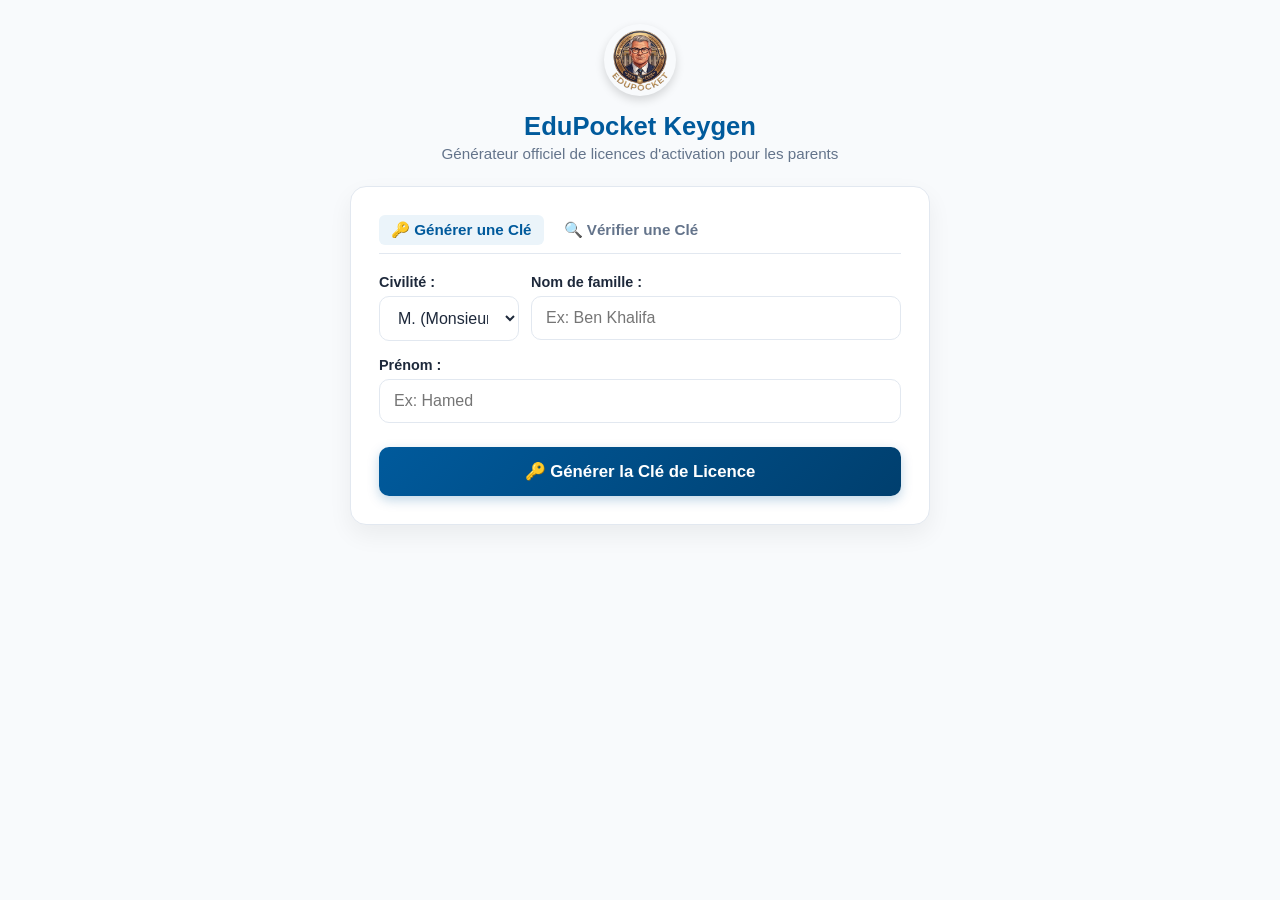
==== keygen.html @ c7730311 "Ajout logique cle de licence parent avec keygen, double code eleve, et code professeur combine avec " ====
<!DOCTYPE html>
<html lang="fr">
<head>
    <meta charset="UTF-8">
    <meta name="viewport" content="width=device-width, initial-scale=1.0">
    <title>EduPocket - Générateur de Clé de Licence (Keygen)</title>
    <link rel="icon" type="image/png" href="logo.png">
    <style>
        :root {
            --primary: #005A9C;
            --primary-dark: #003F6E;
            --accent-gold: #D97706;
            --bg: #F8FAFC;
            --card-bg: #FFFFFF;
            --text: #1E293B;
            --text-muted: #64748B;
            --border: #E2E8F0;
            --success: #10B981;
        }

        * {
            box-sizing: border-box;
            margin: 0;
            padding: 0;
            font-family: -apple-system, BlinkMacSystemFont, 'Segoe UI', Roboto, Helvetica, Arial, sans-serif;
        }

        body {
            background: var(--bg);
            color: var(--text);
            min-height: 100vh;
            display: flex;
            flex-direction: column;
            align-items: center;
            padding: 24px 16px;
        }

        .header {
            text-align: center;
            margin-bottom: 24px;
        }

        .header img {
            width: 72px;
            height: 72px;
            border-radius: 50%;
            box-shadow: 0 4px 10px rgba(0,0,0,0.15);
            margin-bottom: 12px;
        }

        .header h1 {
            font-size: 1.6rem;
            color: var(--primary);
            font-weight: 800;
        }

        .header p {
            color: var(--text-muted);
            font-size: 0.95rem;
            margin-top: 4px;
        }

        .container {
            width: 100%;
            max-width: 580px;
            background: var(--card-bg);
            border-radius: 16px;
            box-shadow: 0 10px 25px rgba(0,0,0,0.06);
            border: 1px solid var(--border);
            padding: 28px;
        }

        .section-title {
            font-size: 1.1rem;
            font-weight: 700;
            color: var(--primary-dark);
            margin-bottom: 18px;
            display: flex;
            align-items: center;
            gap: 8px;
        }

        .form-group {
            margin-bottom: 16px;
        }

        label {
            display: block;
            font-weight: 600;
            font-size: 0.9rem;
            margin-bottom: 6px;
            color: var(--text);
        }

        .form-row {
            display: flex;
            gap: 12px;
        }

        .form-col {
            flex: 1;
        }

        input[type="text"], select {
            width: 100%;
            padding: 12px 14px;
            border: 1.5px solid var(--border);
            border-radius: 10px;
            font-size: 1rem;
            color: var(--text);
            background: #FFFFFF;
            transition: border-color 0.2s, box-shadow 0.2s;
        }

        input[type="text"]:focus, select:focus {
            outline: none;
            border-color: var(--primary);
            box-shadow: 0 0 0 3px rgba(0, 90, 156, 0.15);
        }

        .btn-generate {
            width: 100%;
            background: linear-gradient(135deg, var(--primary), var(--primary-dark));
            color: white;
            border: none;
            padding: 14px;
            font-size: 1.05rem;
            font-weight: 700;
            border-radius: 10px;
            cursor: pointer;
            box-shadow: 0 4px 12px rgba(0, 90, 156, 0.25);
            transition: transform 0.15s, opacity 0.2s;
            margin-top: 8px;
        }

        .btn-generate:hover {
            opacity: 0.95;
            transform: translateY(-1px);
        }

        .btn-generate:active {
            transform: translateY(1px);
        }

        /* Résultat */
        .result-box {
            margin-top: 24px;
            padding: 20px;
            background: #F0F7FF;
            border: 2px dashed #93C5FD;
            border-radius: 14px;
            display: none;
        }

        .result-title {
            font-size: 0.85rem;
            text-transform: uppercase;
            font-weight: 700;
            letter-spacing: 1px;
            color: var(--primary);
            margin-bottom: 8px;
        }

        .key-display {
            font-family: 'Courier New', Courier, monospace;
            font-size: 1.5rem;
            font-weight: 800;
            letter-spacing: 2px;
            color: var(--primary-dark);
            background: #FFFFFF;
            padding: 14px;
            border-radius: 10px;
            border: 1px solid #BAE6FD;
            text-align: center;
            margin-bottom: 12px;
            user-select: all;
        }

        .greeting-badge {
            display: inline-block;
            background: #D1FAE5;
            color: #065F46;
            padding: 4px 12px;
            border-radius: 20px;
            font-size: 0.85rem;
            font-weight: 600;
            margin-bottom: 16px;
        }

        .btn-copy {
            background: var(--primary);
            color: white;
            border: none;
            padding: 8px 16px;
            border-radius: 8px;
            font-size: 0.9rem;
            font-weight: 600;
            cursor: pointer;
            display: inline-flex;
            align-items: center;
            gap: 6px;
        }

        .btn-copy:hover {
            background: var(--primary-dark);
        }

        .message-preview {
            margin-top: 16px;
            background: #FFFFFF;
            padding: 14px;
            border-radius: 10px;
            border: 1px solid var(--border);
            font-size: 0.88rem;
            line-height: 1.5;
            color: #334155;
            white-space: pre-wrap;
            font-family: inherit;
        }

        .tabs {
            display: flex;
            gap: 8px;
            margin-bottom: 20px;
            border-bottom: 1px solid var(--border);
            padding-bottom: 8px;
        }

        .tab-btn {
            background: none;
            border: none;
            font-size: 0.95rem;
            font-weight: 600;
            color: var(--text-muted);
            padding: 6px 12px;
            cursor: pointer;
            border-radius: 6px;
        }

        .tab-btn.active {
            color: var(--primary);
            background: #EBF4FA;
        }

        .toast {
            position: fixed;
            bottom: 24px;
            background: #1E293B;
            color: white;
            padding: 10px 20px;
            border-radius: 30px;
            font-size: 0.9rem;
            box-shadow: 0 4px 12px rgba(0,0,0,0.15);
            display: none;
            animation: fadeIn 0.3s;
        }

        @keyframes fadeIn {
            from { opacity: 0; transform: translateY(10px); }
            to { opacity: 1; transform: translateY(0); }
        }
    </style>
</head>
<body>

    <div class="header">
        <img src="logo.png" alt="EduPocket Logo">
        <h1>EduPocket Keygen</h1>
        <p>Générateur officiel de licences d'activation pour les parents</p>
    </div>

    <div class="container">
        <div class="tabs">
            <button class="tab-btn active" id="tab-gen-btn">🔑 Générer une Clé</button>
            <button class="tab-btn" id="tab-verif-btn">🔍 Vérifier une Clé</button>
        </div>

        <!-- ONGLET 1: GÉNÉRER UNE CLÉ -->
        <div id="section-generate">
            <form id="form-keygen">
                <div class="form-row">
                    <div class="form-group" style="width: 140px;">
                        <label for="input-civ">Civilité :</label>
                        <select id="input-civ" required>
                            <option value="M.">M. (Monsieur)</option>
                            <option value="Mme">Mme (Madame)</option>
                        </select>
                    </div>
                    <div class="form-group form-col">
                        <label for="input-nom">Nom de famille :</label>
                        <input type="text" id="input-nom" required placeholder="Ex: Ben Khalifa">
                    </div>
                </div>

                <div class="form-group">
                    <label for="input-prenom">Prénom :</label>
                    <input type="text" id="input-prenom" required placeholder="Ex: Hamed">
                </div>

                <button type="submit" class="btn-generate">🔑 Générer la Clé de Licence</button>
            </form>

            <div id="result-box" class="result-box">
                <div class="result-title">Clé de Licence Activée</div>
                <div id="key-output" class="key-display">EDUP-XXXX-XXXX-XXXX-XXXX</div>
                
                <div style="display: flex; justify-content: space-between; align-items: center; margin-bottom: 12px;">
                    <div id="greeting-output" class="greeting-badge">Bonjour Monsieur ...</div>
                    <button id="btn-copy-key" class="btn-copy">📋 Copier la clé</button>
                </div>

                <label style="margin-top: 14px;">Message complet pour le parent :</label>
                <div id="message-output" class="message-preview"></div>
                <button id="btn-copy-message" class="btn-copy" style="margin-top: 10px; width: 100%; justify-content: center;">
                    📲 Copier le message WhatsApp / Email
                </button>
            </div>
        </div>

        <!-- ONGLET 2: VÉRIFIER UNE CLÉ -->
        <div id="section-verify" style="display: none;">
            <form id="form-verify">
                <div class="form-row">
                    <div class="form-group" style="width: 140px;">
                        <label for="verif-civ">Civilité :</label>
                        <select id="verif-civ">
                            <option value="M.">M. (Monsieur)</option>
                            <option value="Mme">Mme (Madame)</option>
                        </select>
                    </div>
                    <div class="form-group form-col">
                        <label for="verif-nom">Nom :</label>
                        <input type="text" id="verif-nom" required placeholder="Ex: Ben Khalifa">
                    </div>
                </div>
                <div class="form-group">
                    <label for="verif-prenom">Prénom :</label>
                    <input type="text" id="verif-prenom" required placeholder="Ex: Hamed">
                </div>
                <div class="form-group">
                    <label for="verif-key">Clé à vérifier :</label>
                    <input type="text" id="verif-key" required placeholder="Ex: EDUP-03FD-0AFB-DAB9-AD2D">
                </div>
                <button type="submit" class="btn-generate" style="background: var(--text);">Tester la Clé</button>
            </form>

            <div id="verif-result" style="display: none; margin-top: 18px; padding: 14px; border-radius: 10px; font-weight: 600; text-align: center;"></div>
        </div>
    </div>

    <div id="toast" class="toast">Texte copié !</div>

    <!-- Script du gestionnaire de licence -->
    <script src="license-manager.js"></script>
    <script>
        const formKeygen = document.getElementById('form-keygen');
        const resultBox = document.getElementById('result-box');
        const keyOutput = document.getElementById('key-output');
        const greetingOutput = document.getElementById('greeting-output');
        const messageOutput = document.getElementById('message-output');
        const btnCopyKey = document.getElementById('btn-copy-key');
        const btnCopyMessage = document.getElementById('btn-copy-message');
        const toast = document.getElementById('toast');

        function showToast(msg) {
            toast.textContent = msg;
            toast.style.display = 'block';
            setTimeout(() => { toast.style.display = 'none'; }, 2500);
        }

        formKeygen.addEventListener('submit', (e) => {
            e.preventDefault();
            const civ = document.getElementById('input-civ').value;
            const nom = document.getElementById('input-nom').value.trim();
            const prenom = document.getElementById('input-prenom').value.trim();

            if (!nom || !prenom) return;

            const key = EduPocketLicense.generateLicenseKey(civ, prenom, nom);
            const greeting = EduPocketLicense.getWelcomeGreeting(civ, nom);

            keyOutput.textContent = key;
            greetingOutput.textContent = `👋 ${greeting}`;

            const clientMessage = 
`${greeting},

Merci pour votre souscription à l'application EduPocket !

Voici vos informations d'activation :
--------------------------------------------------
👤 Titulaire : ${civ} ${prenom} ${nom}
🔑 Clé de licence : ${key}
🌐 Application : https://bkhmondocteur.github.io/EduPocket/
--------------------------------------------------

Instructions :
1. Ouvrez le lien de l'application.
2. Choisissez "Je suis Parent".
3. Saisissez votre civilité (${civ}), nom, prénom et votre clé de licence.
4. Vos enfants pourront ensuite se connecter avec leur Code Famille et leur Code Élève.

Bien cordialement,
L'équipe EduPocket`;

            messageOutput.textContent = clientMessage;
            resultBox.style.display = 'block';
            resultBox.scrollIntoView({ behavior: 'smooth' });
        });

        btnCopyKey.addEventListener('click', () => {
            navigator.clipboard.writeText(keyOutput.textContent).then(() => {
                showToast('Clé de licence copiée dans le presse-papier !');
            });
        });

        btnCopyMessage.addEventListener('click', () => {
            navigator.clipboard.writeText(messageOutput.textContent).then(() => {
                showToast('Message client copié avec succès !');
            });
        });

        // Tabs
        const tabGenBtn = document.getElementById('tab-gen-btn');
        const tabVerifBtn = document.getElementById('tab-verif-btn');
        const secGen = document.getElementById('section-generate');
        const secVerif = document.getElementById('section-verify');

        tabGenBtn.addEventListener('click', () => {
            tabGenBtn.classList.add('active');
            tabVerifBtn.classList.remove('active');
            secGen.style.display = 'block';
            secVerif.style.display = 'none';
        });

        tabVerifBtn.addEventListener('click', () => {
            tabVerifBtn.classList.add('active');
            tabGenBtn.classList.remove('active');
            secGen.style.display = 'none';
            secVerif.style.display = 'block';
        });

        // Vérification
        const formVerify = document.getElementById('form-verify');
        const verifResult = document.getElementById('verif-result');

        formVerify.addEventListener('submit', (e) => {
            e.preventDefault();
            const civ = document.getElementById('verif-civ').value;
            const nom = document.getElementById('verif-nom').value.trim();
            const prenom = document.getElementById('verif-prenom').value.trim();
            const key = document.getElementById('verif-key').value.trim();

            const isValid = EduPocketLicense.verifyLicenseKey(civ, prenom, nom, key);
            verifResult.style.display = 'block';

            if (isValid) {
                verifResult.style.background = '#D1FAE5';
                verifResult.style.color = '#065F46';
                verifResult.innerHTML = `✅ Clé Valide pour ${EduPocketLicense.getWelcomeGreeting(civ, nom)} (${prenom}) !`;
            } else {
                verifResult.style.background = '#FEE2E2';
                verifResult.style.color = '#991B1B';
                verifResult.innerHTML = `❌ Clé Invalide pour ${civ} ${prenom} ${nom}.`;
            }
        });
    </script>
</body>
</html>
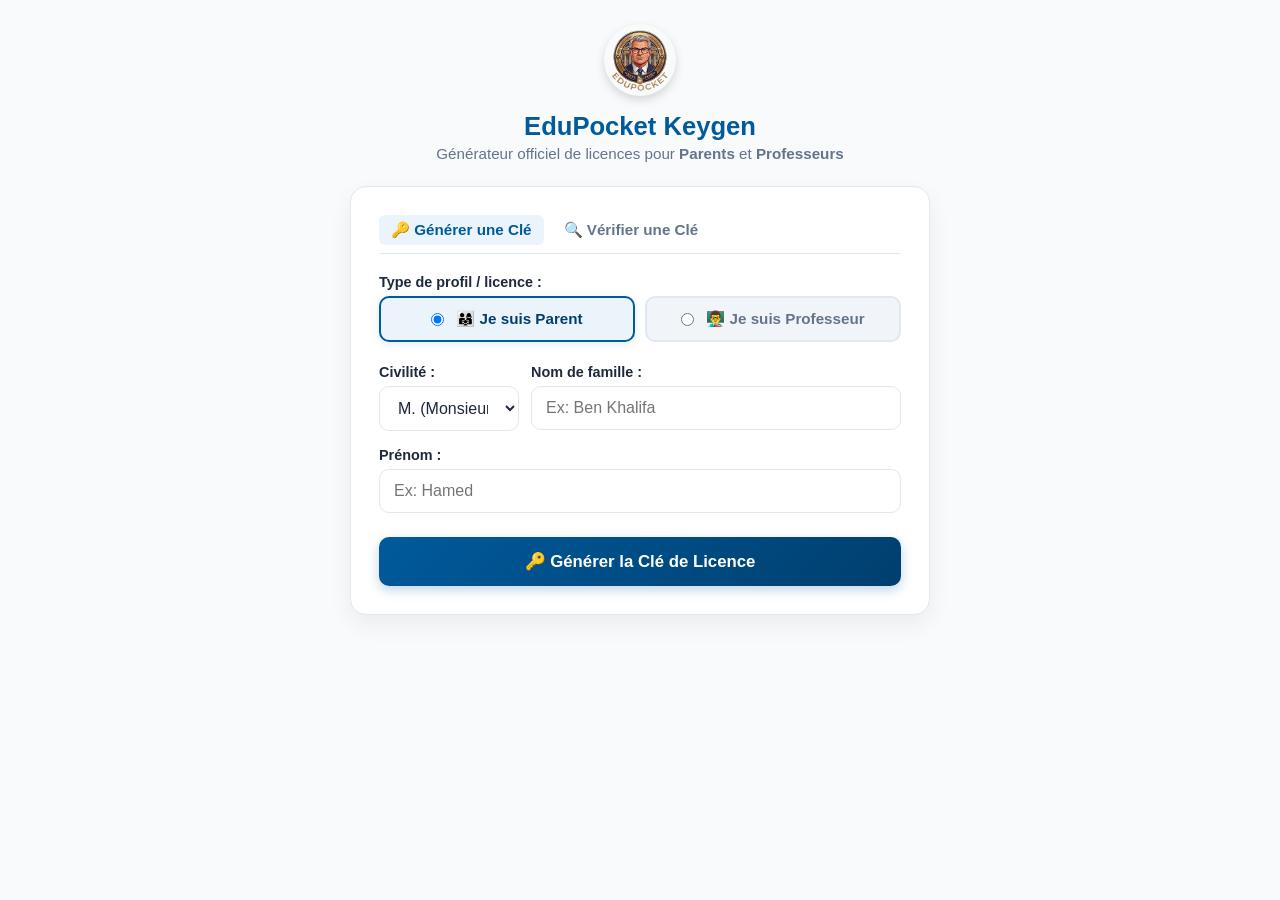
==== commit 8d33815f: "feat: gestion des licences séparées (Parent/Professeur), création autonome d'élève par le professeur" ====
--- a/keygen.html
+++ b/keygen.html
@@ -255,6 +255,42 @@
             animation: fadeIn 0.3s;
         }
 
+        .role-selector {
+            display: flex;
+            gap: 10px;
+            margin-bottom: 16px;
+        }
+
+        .role-selector label {
+            flex: 1;
+            display: flex;
+            align-items: center;
+            justify-content: center;
+            gap: 8px;
+            padding: 12px 14px;
+            background: #F1F5F9;
+            border: 2px solid var(--border);
+            border-radius: 10px;
+            cursor: pointer;
+            font-weight: 700;
+            font-size: 0.95rem;
+            color: var(--text-muted);
+            transition: all 0.2s;
+            user-select: none;
+        }
+
+        .role-selector input[type="radio"] {
+            margin-right: 4px;
+        }
+
+        .role-selector label.active,
+        .role-selector label:has(input[type="radio"]:checked) {
+            background: #EBF4FA;
+            border-color: var(--primary);
+            color: var(--primary-dark);
+            box-shadow: 0 2px 8px rgba(0, 90, 156, 0.12);
+        }
+
         @keyframes fadeIn {
             from { opacity: 0; transform: translateY(10px); }
             to { opacity: 1; transform: translateY(0); }
@@ -266,7 +302,7 @@
     <div class="header">
         <img src="logo.png" alt="EduPocket Logo">
         <h1>EduPocket Keygen</h1>
-        <p>Générateur officiel de licences d'activation pour les parents</p>
+        <p>Générateur officiel de licences pour <strong>Parents</strong> et <strong>Professeurs</strong></p>
     </div>
 
     <div class="container">
@@ -278,6 +314,18 @@
         <!-- ONGLET 1: GÉNÉRER UNE CLÉ -->
         <div id="section-generate">
             <form id="form-keygen">
+                <div class="form-group">
+                    <label>Type de profil / licence :</label>
+                    <div class="role-selector">
+                        <label id="lbl-gen-parent" class="active">
+                            <input type="radio" name="gen-role" value="parent" checked> 👨‍👩‍👧 Je suis Parent
+                        </label>
+                        <label id="lbl-gen-prof">
+                            <input type="radio" name="gen-role" value="professeur"> 👨‍🏫 Je suis Professeur
+                        </label>
+                    </div>
+                </div>
+
                 <div class="form-row">
                     <div class="form-group" style="width: 140px;">
                         <label for="input-civ">Civilité :</label>
@@ -301,15 +349,15 @@
             </form>
 
             <div id="result-box" class="result-box">
-                <div class="result-title">Clé de Licence Activée</div>
-                <div id="key-output" class="key-display">EDUP-XXXX-XXXX-XXXX-XXXX</div>
+                <div class="result-title" id="result-badge-role">Clé de Licence Activée</div>
+                <div id="key-output" class="key-display">EDUP-PAR-XXXX-XXXX-XXXX</div>
                 
                 <div style="display: flex; justify-content: space-between; align-items: center; margin-bottom: 12px;">
                     <div id="greeting-output" class="greeting-badge">Bonjour Monsieur ...</div>
                     <button id="btn-copy-key" class="btn-copy">📋 Copier la clé</button>
                 </div>
 
-                <label style="margin-top: 14px;">Message complet pour le parent :</label>
+                <label style="margin-top: 14px;" id="lbl-message-recipient">Message complet pour le client :</label>
                 <div id="message-output" class="message-preview"></div>
                 <button id="btn-copy-message" class="btn-copy" style="margin-top: 10px; width: 100%; justify-content: center;">
                     📲 Copier le message WhatsApp / Email
@@ -320,6 +368,18 @@
         <!-- ONGLET 2: VÉRIFIER UNE CLÉ -->
         <div id="section-verify" style="display: none;">
             <form id="form-verify">
+                <div class="form-group">
+                    <label>Rôle de la licence à vérifier :</label>
+                    <div class="role-selector">
+                        <label id="lbl-verif-parent" class="active">
+                            <input type="radio" name="verif-role" value="parent" checked> 👨‍👩‍👧 Licence Parent
+                        </label>
+                        <label id="lbl-verif-prof">
+                            <input type="radio" name="verif-role" value="professeur"> 👨‍🏫 Licence Professeur
+                        </label>
+                    </div>
+                </div>
+
                 <div class="form-row">
                     <div class="form-group" style="width: 140px;">
                         <label for="verif-civ">Civilité :</label>
@@ -339,7 +399,7 @@
                 </div>
                 <div class="form-group">
                     <label for="verif-key">Clé à vérifier :</label>
-                    <input type="text" id="verif-key" required placeholder="Ex: EDUP-03FD-0AFB-DAB9-AD2D">
+                    <input type="text" id="verif-key" required placeholder="Ex: EDUP-PAR-XXXX-XXXX-XXXX ou EDUP-PRF-...">
                 </div>
                 <button type="submit" class="btn-generate" style="background: var(--text);">Tester la Clé</button>
             </form>
@@ -355,6 +415,7 @@
     <script>
         const formKeygen = document.getElementById('form-keygen');
         const resultBox = document.getElementById('result-box');
+        const resultBadgeRole = document.getElementById('result-badge-role');
         const keyOutput = document.getElementById('key-output');
         const greetingOutput = document.getElementById('greeting-output');
         const messageOutput = document.getElementById('message-output');
@@ -362,6 +423,42 @@
         const btnCopyMessage = document.getElementById('btn-copy-message');
         const toast = document.getElementById('toast');
 
+        // Gestion visuelle radio buttons onglet génération
+        const radGenParent = document.querySelector('input[name="gen-role"][value="parent"]');
+        const radGenProf = document.querySelector('input[name="gen-role"][value="professeur"]');
+        const lblGenParent = document.getElementById('lbl-gen-parent');
+        const lblGenProf = document.getElementById('lbl-gen-prof');
+
+        function updateGenRoleUI() {
+            if (radGenParent.checked) {
+                lblGenParent.classList.add('active');
+                lblGenProf.classList.remove('active');
+            } else {
+                lblGenProf.classList.add('active');
+                lblGenParent.classList.remove('active');
+            }
+        }
+        radGenParent.addEventListener('change', updateGenRoleUI);
+        radGenProf.addEventListener('change', updateGenRoleUI);
+
+        // Gestion visuelle radio buttons onglet vérification
+        const radVerifParent = document.querySelector('input[name="verif-role"][value="parent"]');
+        const radVerifProf = document.querySelector('input[name="verif-role"][value="professeur"]');
+        const lblVerifParent = document.getElementById('lbl-verif-parent');
+        const lblVerifProf = document.getElementById('lbl-verif-prof');
+
+        function updateVerifRoleUI() {
+            if (radVerifParent.checked) {
+                lblVerifParent.classList.add('active');
+                lblVerifProf.classList.remove('active');
+            } else {
+                lblVerifProf.classList.add('active');
+                lblVerifParent.classList.remove('active');
+            }
+        }
+        radVerifParent.addEventListener('change', updateVerifRoleUI);
+        radVerifProf.addEventListener('change', updateVerifRoleUI);
+
         function showToast(msg) {
             toast.textContent = msg;
             toast.style.display = 'block';
@@ -370,26 +467,55 @@
 
         formKeygen.addEventListener('submit', (e) => {
             e.preventDefault();
+            const role = document.querySelector('input[name="gen-role"]:checked').value; // 'parent' ou 'professeur'
             const civ = document.getElementById('input-civ').value;
             const nom = document.getElementById('input-nom').value.trim();
             const prenom = document.getElementById('input-prenom').value.trim();
 
             if (!nom || !prenom) return;
 
-            const key = EduPocketLicense.generateLicenseKey(civ, prenom, nom);
+            const key = EduPocketLicense.generateLicenseKey(role, civ, prenom, nom);
             const greeting = EduPocketLicense.getWelcomeGreeting(civ, nom);
 
             keyOutput.textContent = key;
             greetingOutput.textContent = `👋 ${greeting}`;
 
-            const clientMessage = 
+            const isProf = (role === 'professeur');
+            resultBadgeRole.textContent = isProf ? '👨‍🏫 Clé Licence Professeur' : '👨‍👩‍👧 Clé Licence Parent';
+
+            let clientMessage = '';
+            if (isProf) {
+                clientMessage = 
 `${greeting},
 
-Merci pour votre souscription à l'application EduPocket !
+Merci pour votre souscription à l'application EduPocket (Espace Enseignant) !
 
 Voici vos informations d'activation :
 --------------------------------------------------
 👤 Titulaire : ${civ} ${prenom} ${nom}
+🏷️ Type : Licence Professeur
+🔑 Clé de licence : ${key}
+🌐 Application : https://bkhmondocteur.github.io/EduPocket/
+--------------------------------------------------
+
+Instructions :
+1. Ouvrez le lien de l'application.
+2. Choisissez "Je suis Professeur".
+3. Saisissez votre civilité (${civ}), nom, prénom et votre clé de licence.
+4. Vous pourrez ensuite ajouter vos élèves soit en saisissant le code transmis par les parents, soit en créant un élève directement pour lui générer son code famille à transmettre aux parents.
+
+Bien cordialement,
+L'équipe EduPocket`;
+            } else {
+                clientMessage = 
+`${greeting},
+
+Merci pour votre souscription à l'application EduPocket !
+
+Voici vos informations d'activation :
+--------------------------------------------------
+👤 Titulaire : ${civ} ${prenom} ${nom}
+🏷️ Type : Licence Parent
 🔑 Clé de licence : ${key}
 🌐 Application : https://bkhmondocteur.github.io/EduPocket/
 --------------------------------------------------
@@ -402,6 +528,7 @@
 
 Bien cordialement,
 L'équipe EduPocket`;
+            }
 
             messageOutput.textContent = clientMessage;
             resultBox.style.display = 'block';
@@ -446,22 +573,25 @@
 
         formVerify.addEventListener('submit', (e) => {
             e.preventDefault();
+            const role = document.querySelector('input[name="verif-role"]:checked').value;
             const civ = document.getElementById('verif-civ').value;
             const nom = document.getElementById('verif-nom').value.trim();
             const prenom = document.getElementById('verif-prenom').value.trim();
             const key = document.getElementById('verif-key').value.trim();
 
-            const isValid = EduPocketLicense.verifyLicenseKey(civ, prenom, nom, key);
+            const isValid = EduPocketLicense.verifyLicenseKey(role, civ, prenom, nom, key);
             verifResult.style.display = 'block';
+
+            const roleLabel = (role === 'professeur') ? 'Professeur' : 'Parent';
 
             if (isValid) {
                 verifResult.style.background = '#D1FAE5';
                 verifResult.style.color = '#065F46';
-                verifResult.innerHTML = `✅ Clé Valide pour ${EduPocketLicense.getWelcomeGreeting(civ, nom)} (${prenom}) !`;
+                verifResult.innerHTML = `✅ Clé Valide pour ${EduPocketLicense.getWelcomeGreeting(civ, nom)} (${prenom}) [Licence ${roleLabel}] !`;
             } else {
                 verifResult.style.background = '#FEE2E2';
                 verifResult.style.color = '#991B1B';
-                verifResult.innerHTML = `❌ Clé Invalide pour ${civ} ${prenom} ${nom}.`;
+                verifResult.innerHTML = `❌ Clé Invalide pour ${civ} ${prenom} ${nom} avec le rôle ${roleLabel}.`;
             }
         });
     </script>
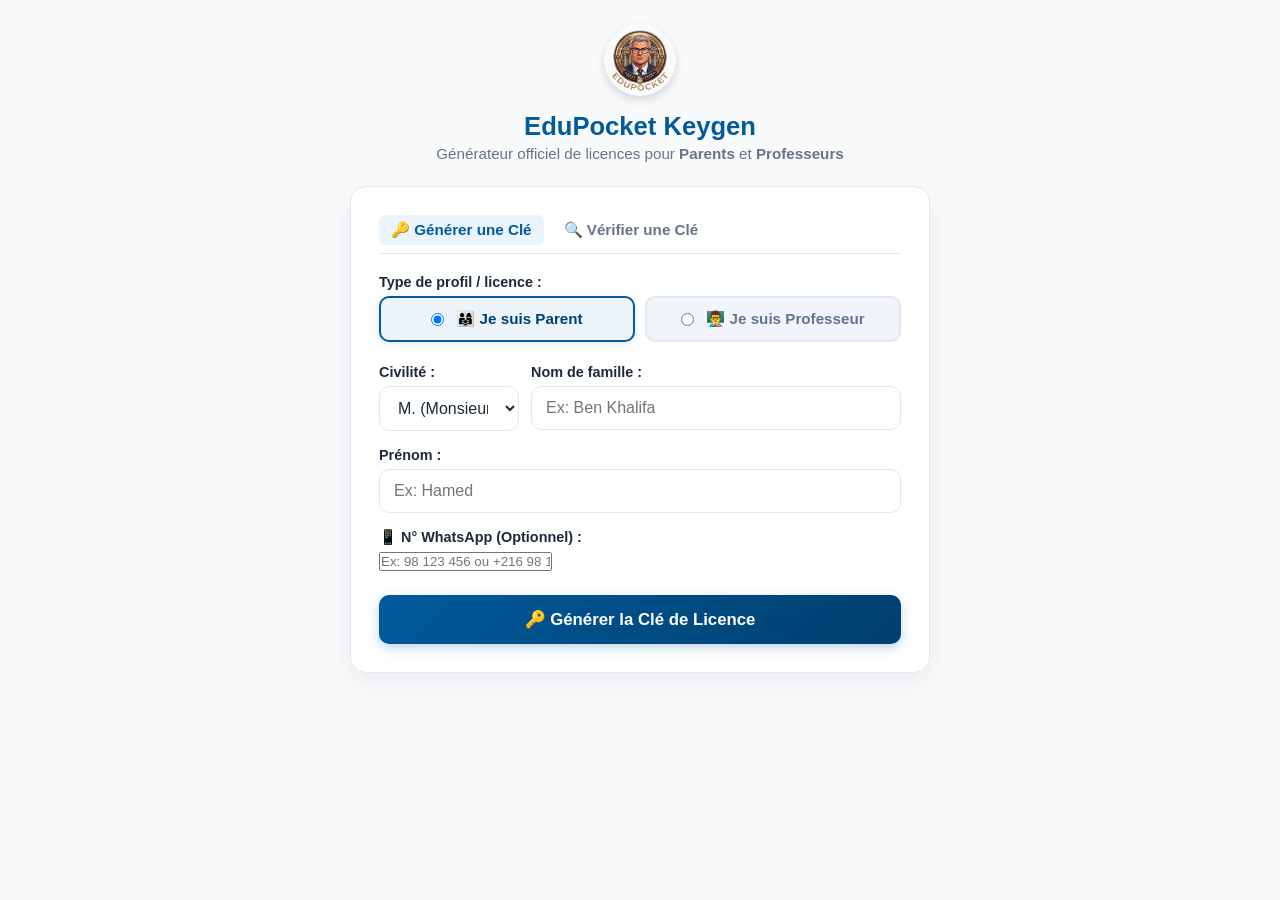
==== commit b15cc269: "feat: ajout des numeros de telephone et integration whatsapp parent prof eleve" ====
--- a/keygen.html
+++ b/keygen.html
@@ -345,6 +345,11 @@
                     <input type="text" id="input-prenom" required placeholder="Ex: Hamed">
                 </div>
 
+                <div class="form-group">
+                    <label for="input-telephone">📱 N° WhatsApp (Optionnel) :</label>
+                    <input type="tel" id="input-telephone" placeholder="Ex: 98 123 456 ou +216 98 123 456">
+                </div>
+
                 <button type="submit" class="btn-generate">🔑 Générer la Clé de Licence</button>
             </form>
 
@@ -359,9 +364,14 @@
 
                 <label style="margin-top: 14px;" id="lbl-message-recipient">Message complet pour le client :</label>
                 <div id="message-output" class="message-preview"></div>
-                <button id="btn-copy-message" class="btn-copy" style="margin-top: 10px; width: 100%; justify-content: center;">
-                    📲 Copier le message WhatsApp / Email
-                </button>
+                <div style="display: flex; gap: 10px; margin-top: 10px; flex-wrap: wrap;">
+                    <button id="btn-copy-message" class="btn-copy" style="flex: 1; justify-content: center;">
+                        📲 Copier le message
+                    </button>
+                    <button id="btn-send-whatsapp" class="btn-copy" style="flex: 1; justify-content: center; background: #25D366;">
+                        💬 Envoyer sur WhatsApp
+                    </button>
+                </div>
             </div>
         </div>
 
@@ -411,7 +421,7 @@
     <div id="toast" class="toast">Texte copié !</div>
 
     <!-- Script du gestionnaire de licence -->
-    <script src="license-manager.js"></script>
+    <script src="license-manager.js?v=14"></script>
     <script>
         const formKeygen = document.getElementById('form-keygen');
         const resultBox = document.getElementById('result-box');
@@ -546,6 +556,25 @@
                 showToast('Message client copié avec succès !');
             });
         });
+
+        const btnSendWhatsApp = document.getElementById('btn-send-whatsapp');
+        if (btnSendWhatsApp) {
+            btnSendWhatsApp.addEventListener('click', () => {
+                const rawTel = (document.getElementById('input-telephone') ? document.getElementById('input-telephone').value : '').trim();
+                let cleanPhone = rawTel.replace(/[^\d+]/g, '');
+                if (cleanPhone.startsWith('+')) cleanPhone = cleanPhone.substring(1);
+                if (/^[2-9]\d{7}$/.test(cleanPhone)) cleanPhone = '216' + cleanPhone;
+
+                const text = encodeURIComponent(messageOutput.textContent);
+                let url = '';
+                if (cleanPhone) {
+                    url = `https://api.whatsapp.com/send?phone=${cleanPhone}&text=${text}`;
+                } else {
+                    url = `https://api.whatsapp.com/send?text=${text}`;
+                }
+                window.open(url, '_blank');
+            });
+        }
 
         // Tabs
         const tabGenBtn = document.getElementById('tab-gen-btn');
